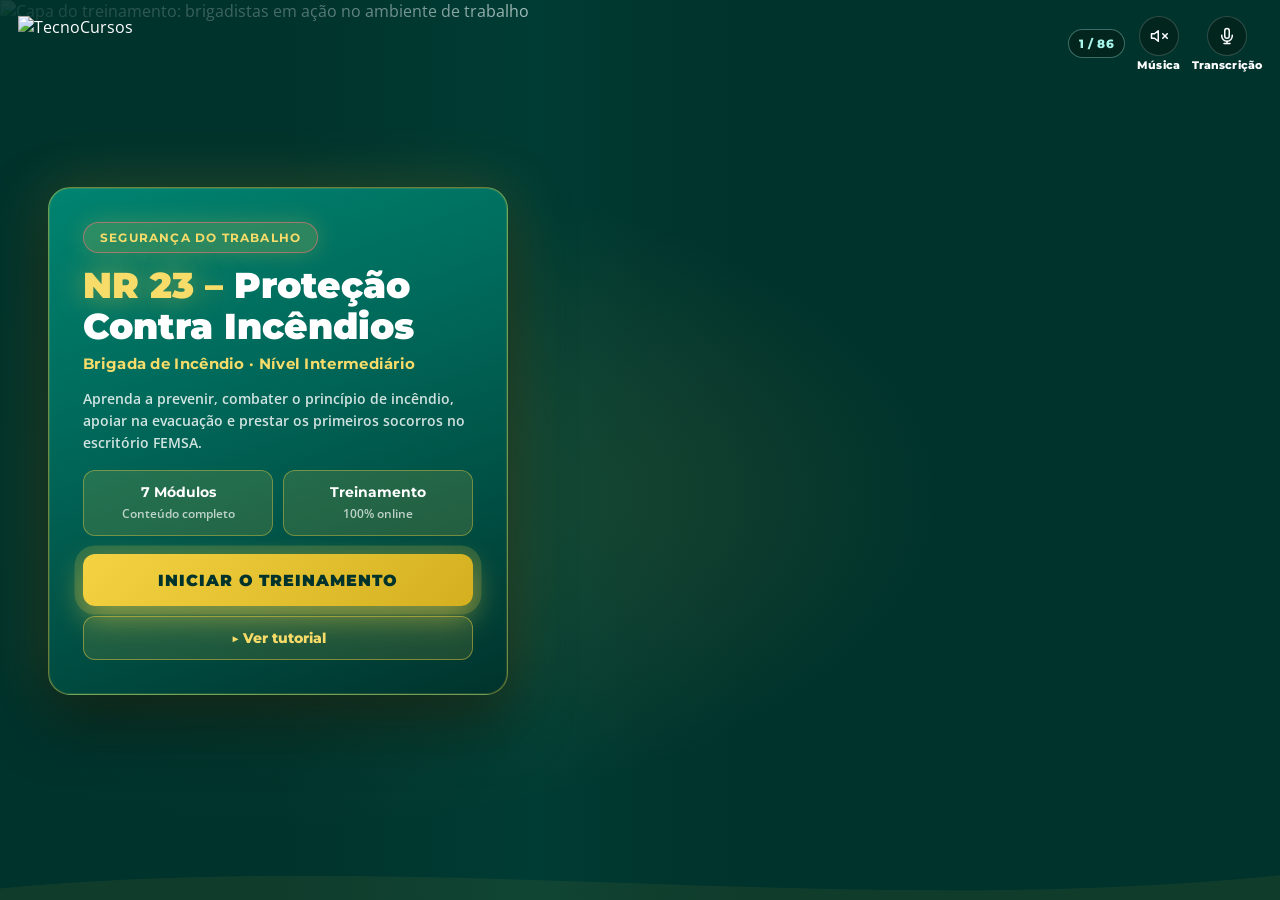
==== index.html @ 1b43471c "Align Intermediario title/menu with Basico and add step screens with photos for hemorragia and torni" ====
<!DOCTYPE html>
<html lang="pt-BR">
<head>
  <meta charset="UTF-8">
  <meta http-equiv="refresh" content="0; url=sessao-aprender.html">
  <link rel="canonical" href="sessao-aprender.html">
  <title>NR 23 – Proteção Contra Incêndios (Brigada de Incêndio - Nível Intermediário)</title>
</head>
<body>
  <p style="font-family:Montserrat,sans-serif;padding:24px">
    Abrindo a sessão…
    <a href="sessao-aprender.html">Clique aqui se não abrir</a>
  </p>
</body>
</html>
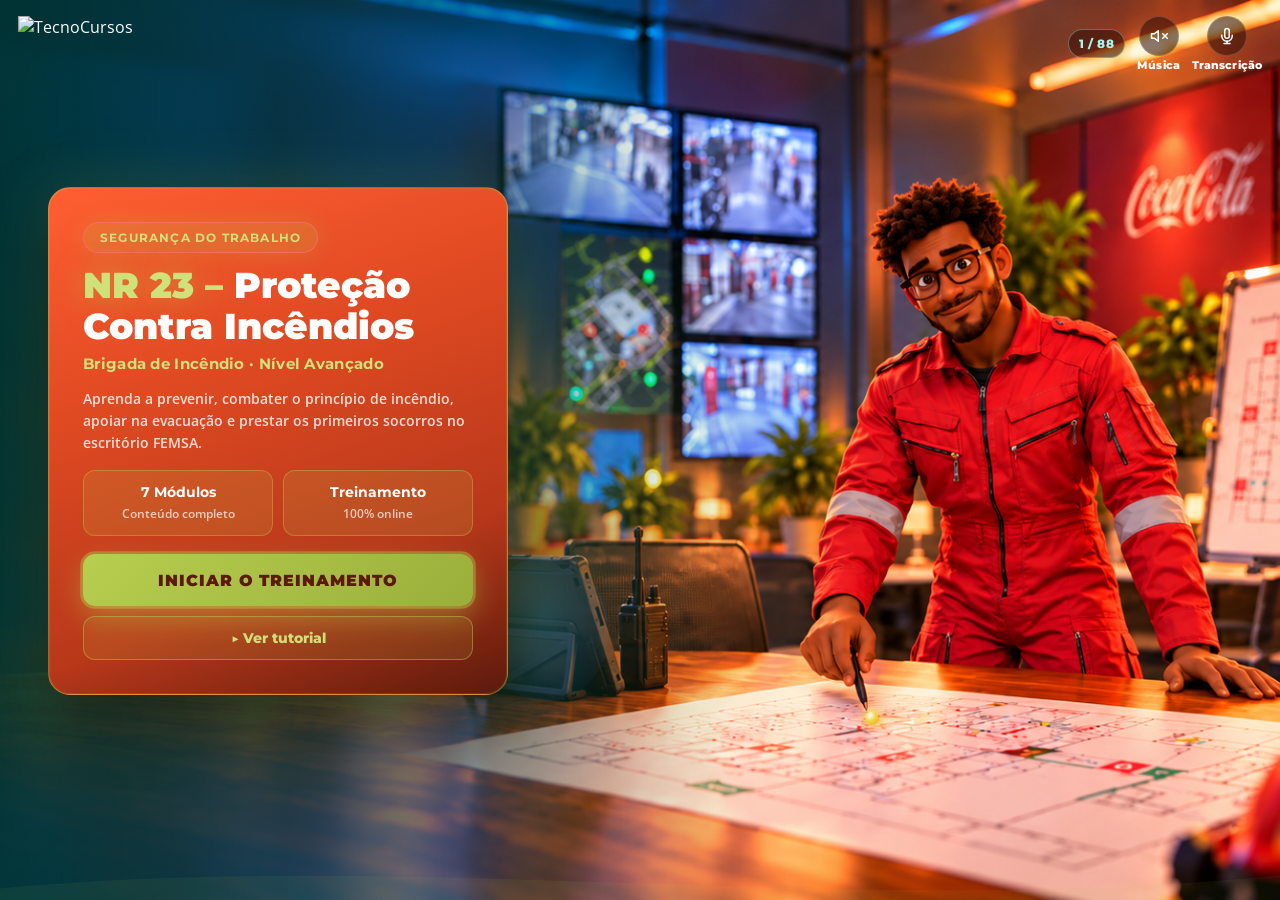
==== commit 9553aa07: "Promote training to Avançado with tiger-flame palette, unlock seal, and new cover animation. Co-auth" ====
--- a/index.html
+++ b/index.html
@@ -4,7 +4,7 @@
   <meta charset="UTF-8">
   <meta http-equiv="refresh" content="0; url=sessao-aprender.html">
   <link rel="canonical" href="sessao-aprender.html">
-  <title>NR 23 – Proteção Contra Incêndios (Brigada de Incêndio - Nível Intermediário)</title>
+  <title>NR 23 – Proteção Contra Incêndios (Brigada de Incêndio - Nível Avançado)</title>
 </head>
 <body>
   <p style="font-family:Montserrat,sans-serif;padding:24px">
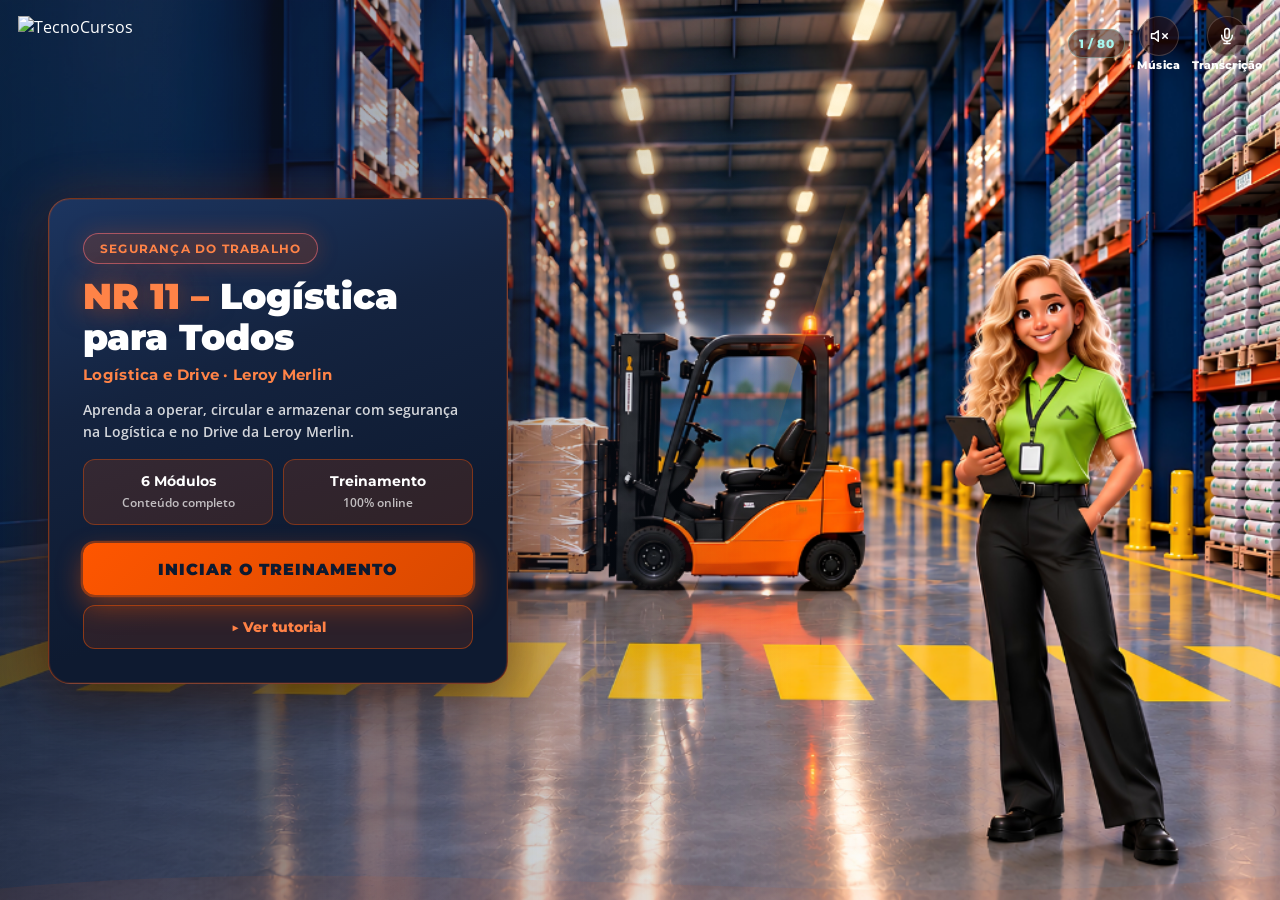
==== commit ef310aae: "Adapt course to NR 11 Logística para Todos with navy/orange palette. Replace NR 23 content, soften t" ====
--- a/index.html
+++ b/index.html
@@ -4,7 +4,7 @@
   <meta charset="UTF-8">
   <meta http-equiv="refresh" content="0; url=sessao-aprender.html">
   <link rel="canonical" href="sessao-aprender.html">
-  <title>NR 23 – Proteção Contra Incêndios (Brigada de Incêndio - Nível Avançado)</title>
+  <title>NR 11 – Logística para Todos</title>
 </head>
 <body>
   <p style="font-family:Montserrat,sans-serif;padding:24px">
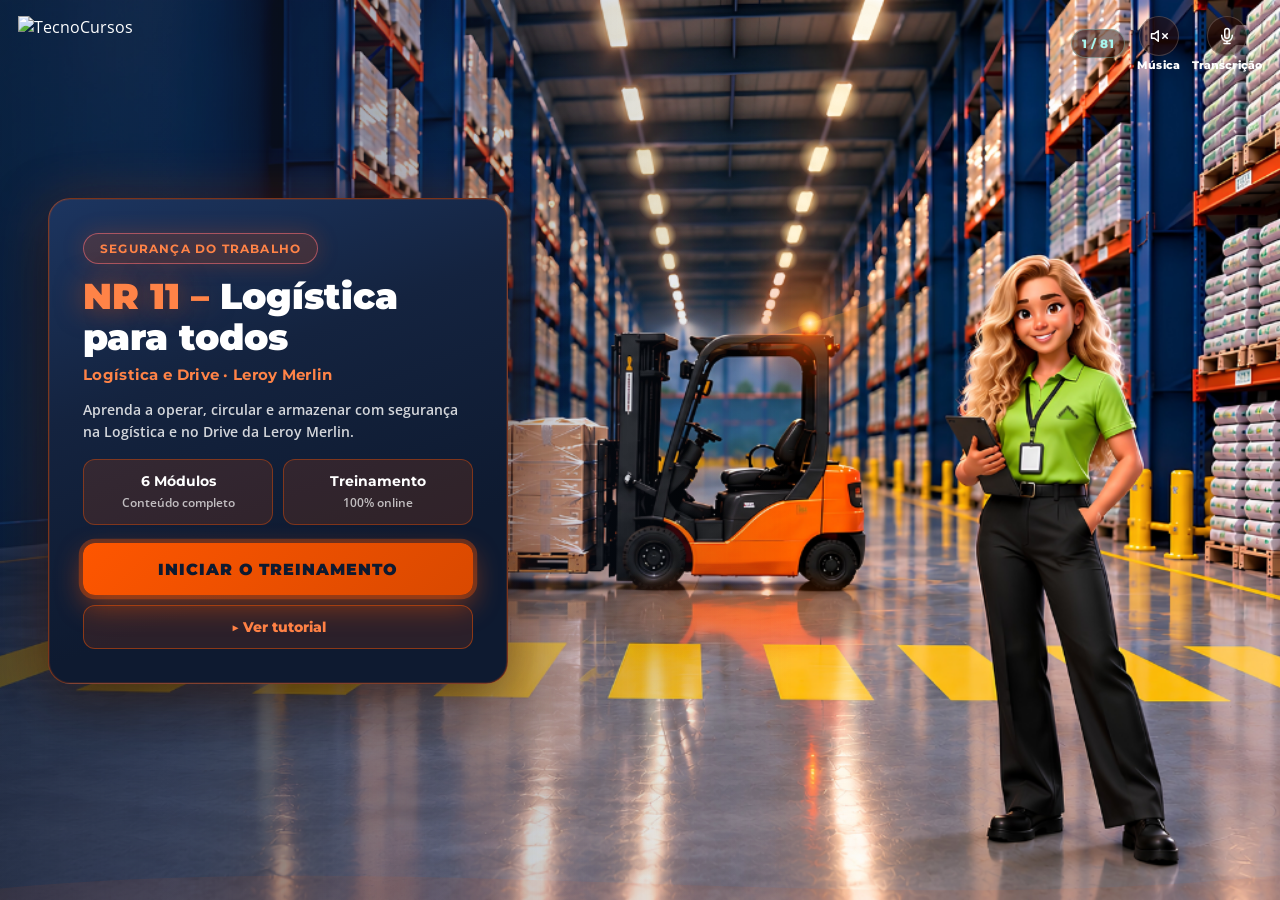
==== commit 3968b855: "Polish module 2 screens: equip carousel, EPI gallery, and match game. Square photos without crop, sp" ====
--- a/index.html
+++ b/index.html
@@ -4,7 +4,7 @@
   <meta charset="UTF-8">
   <meta http-equiv="refresh" content="0; url=sessao-aprender.html">
   <link rel="canonical" href="sessao-aprender.html">
-  <title>NR 11 – Logística para Todos</title>
+  <title>NR 11 – Logística para todos</title>
 </head>
 <body>
   <p style="font-family:Montserrat,sans-serif;padding:24px">
